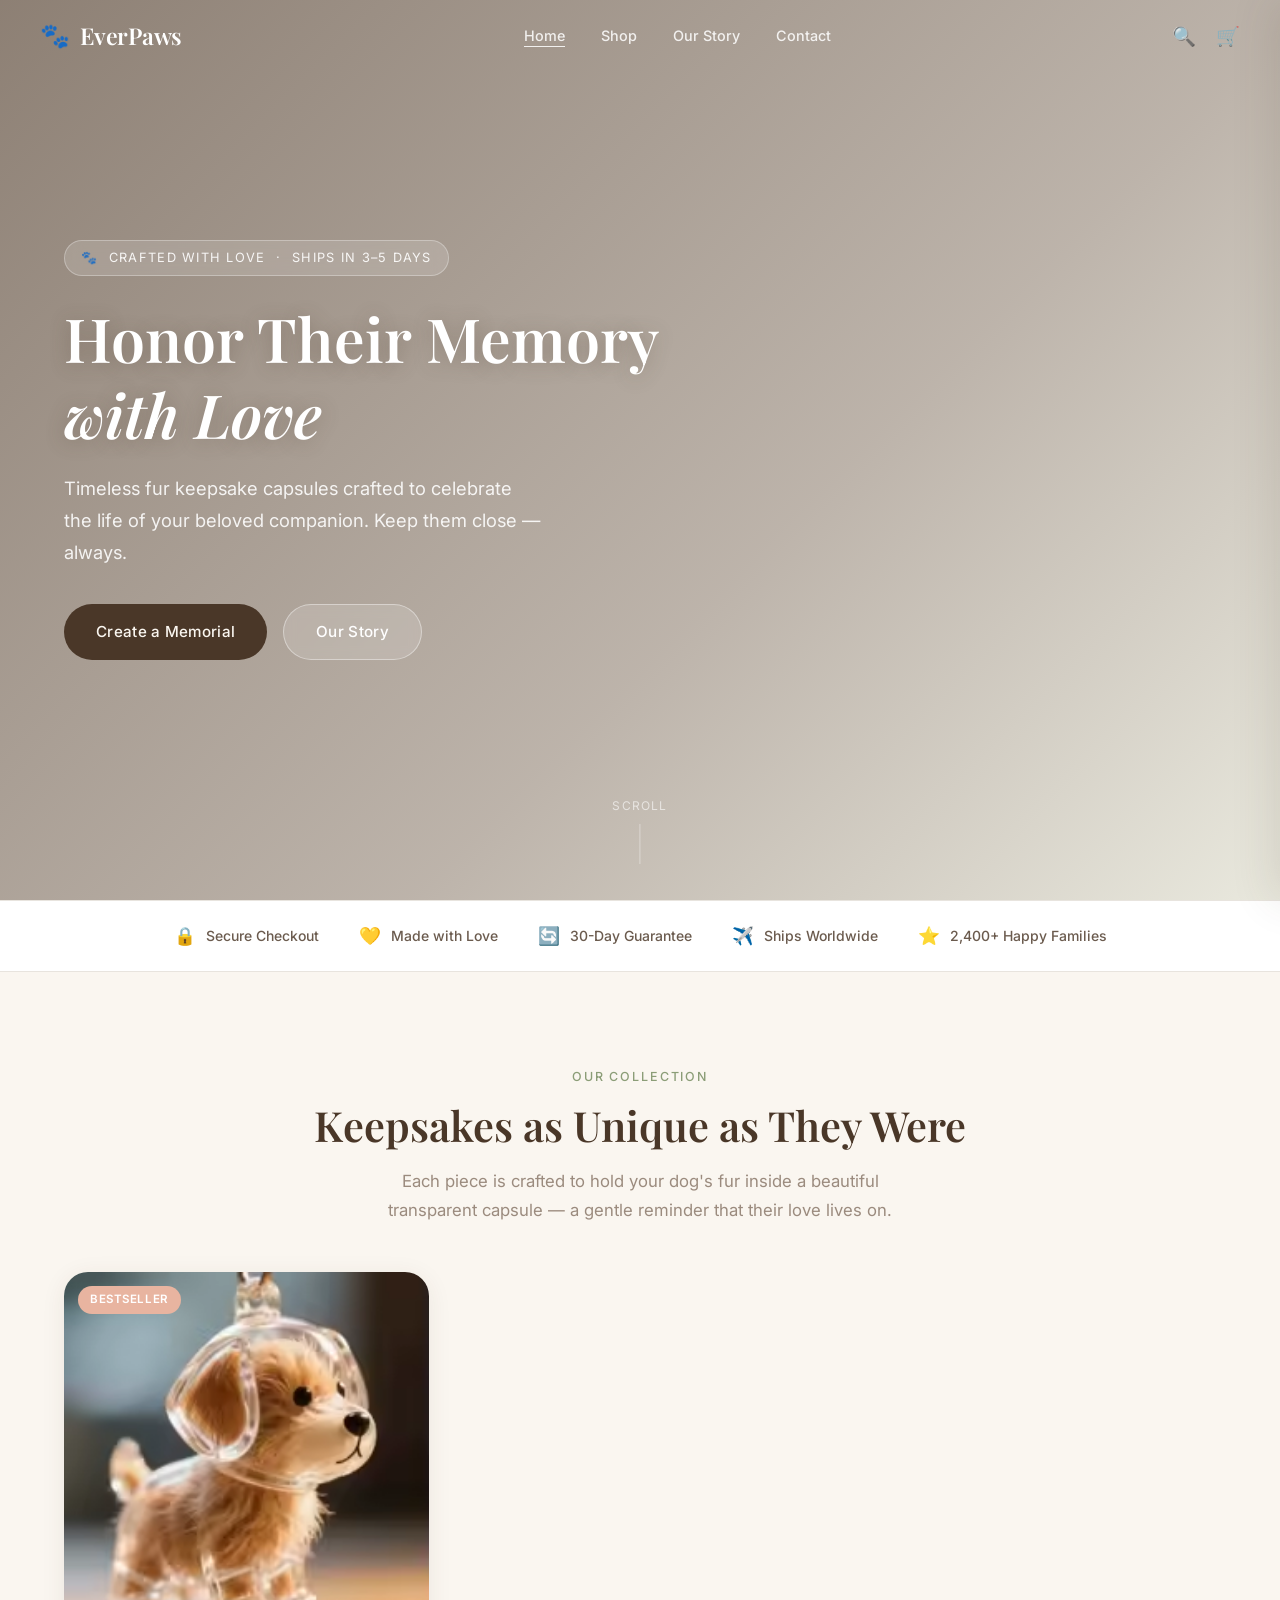
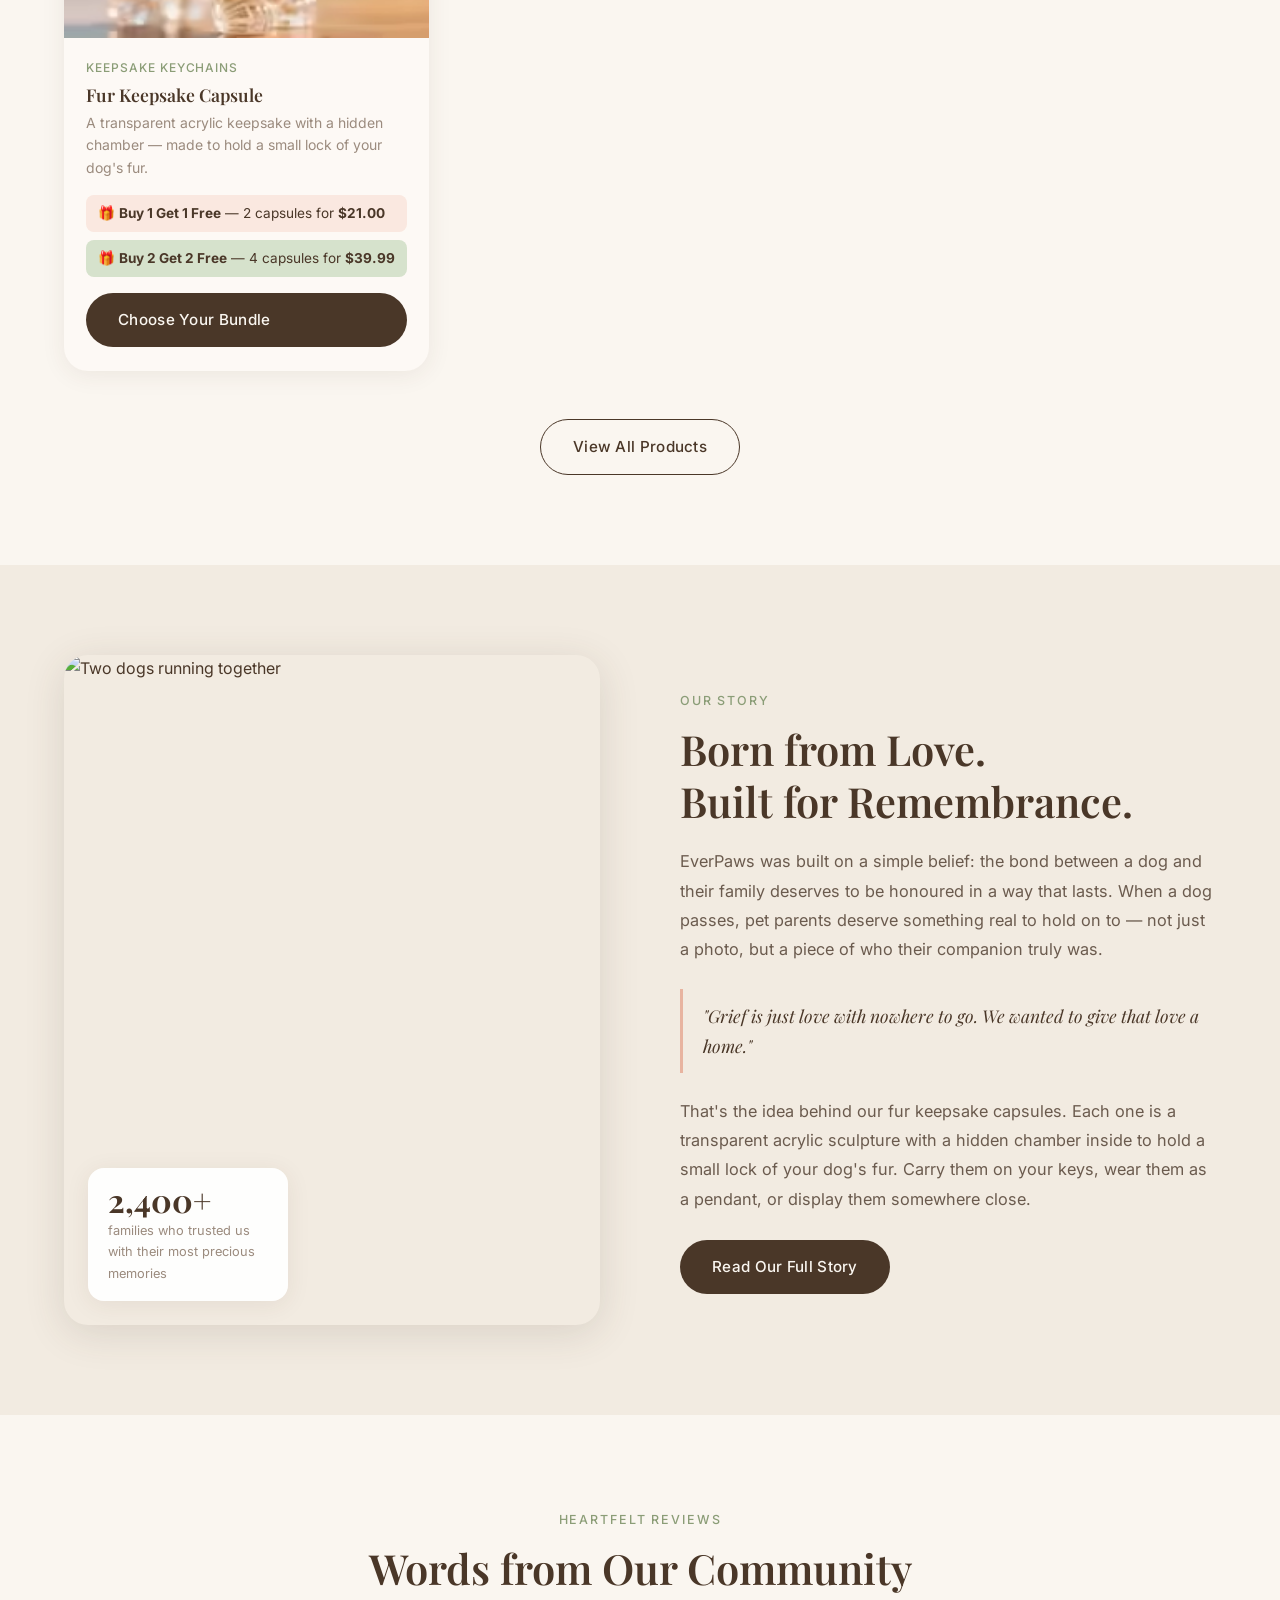
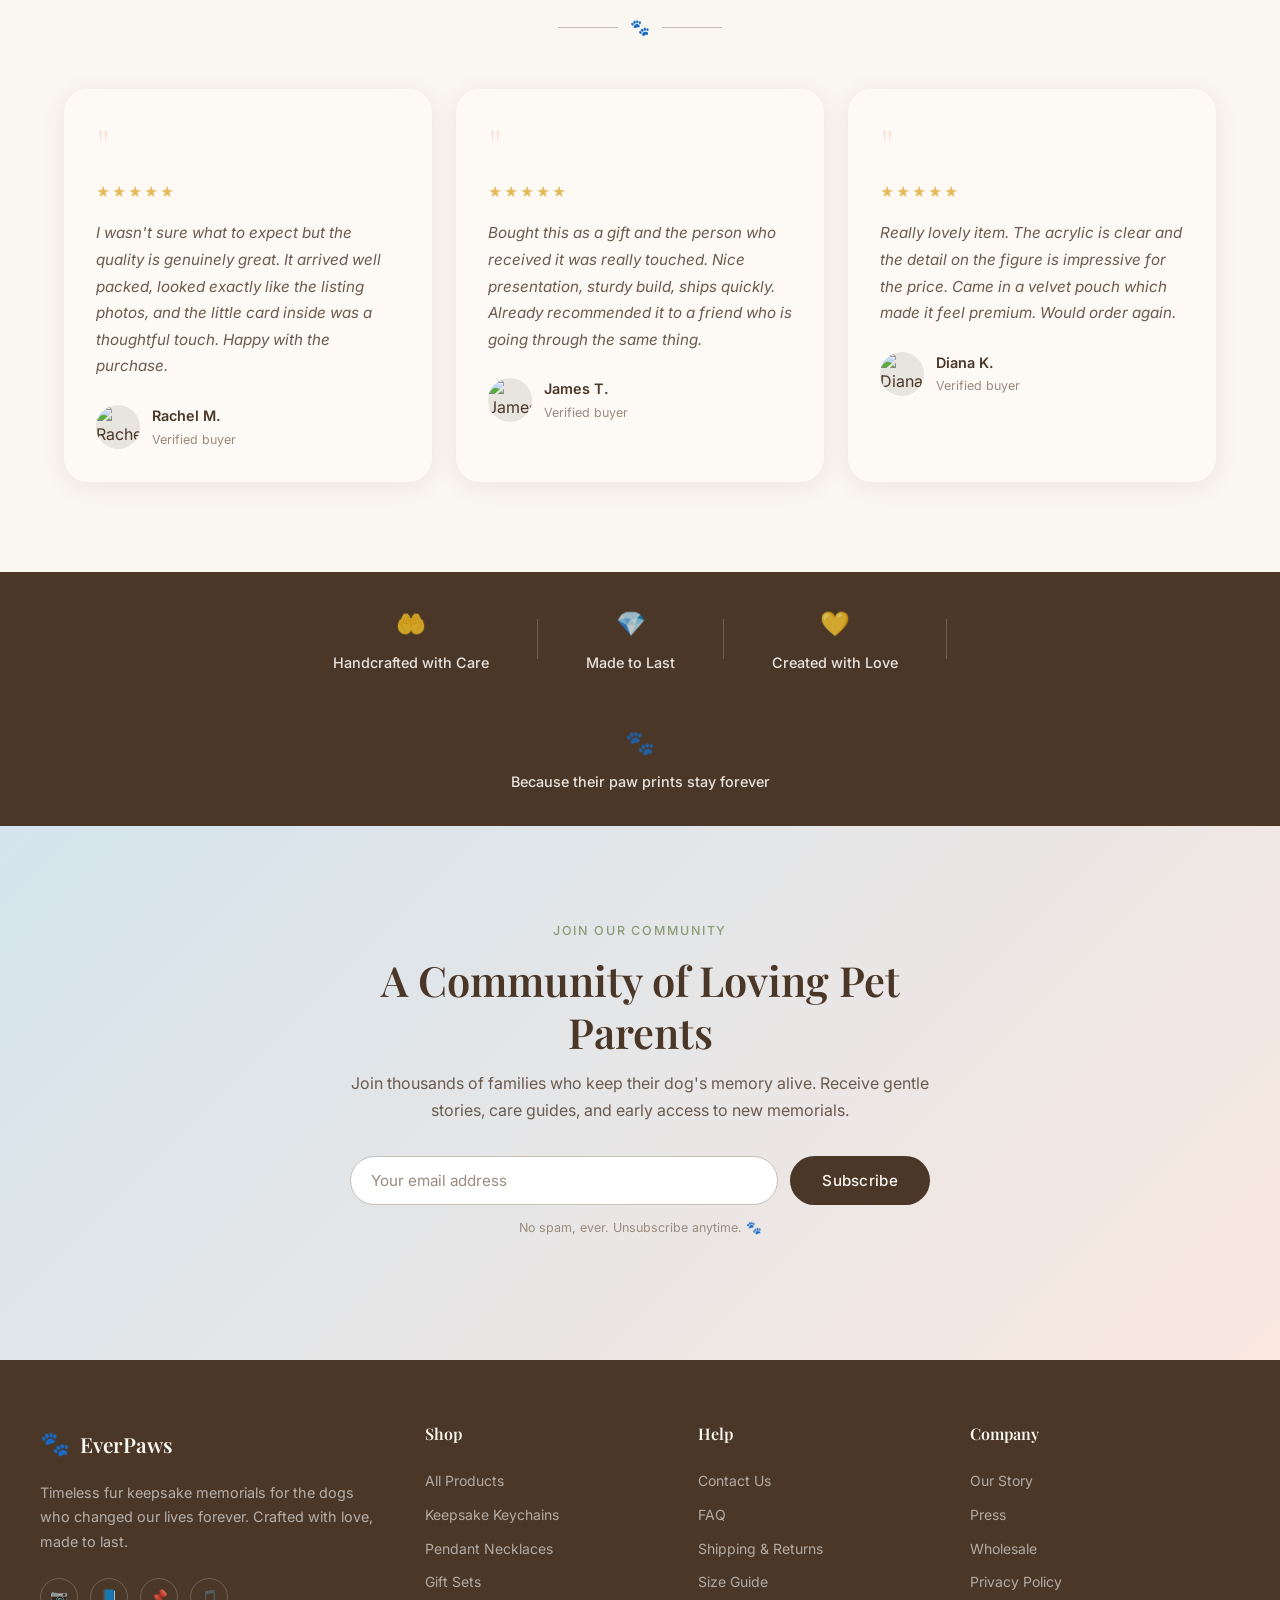
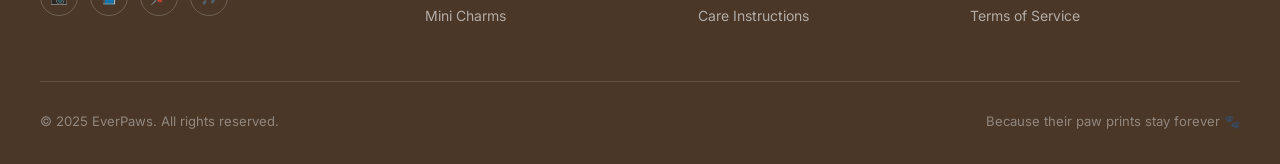
==== index.html @ 6fb8b591 "Initial commit" ====
<!DOCTYPE html>
<html lang="en">
<head>
  <meta charset="UTF-8">
  <meta name="viewport" content="width=device-width, initial-scale=1.0">
  <meta name="description" content="EverPaws — Handcrafted dog memorial keepsakes. Honor your beloved companion with a timeless fur keepsake capsule, crafted with love and care.">
  <title>EverPaws — Honor Their Memory with Love</title>
  <link rel="stylesheet" href="css/styles.css">
  <link rel="icon" href="data:image/svg+xml,<svg xmlns='http://www.w3.org/2000/svg' viewBox='0 0 100 100'><text y='.9em' font-size='90'>🐾</text></svg>">
  <style>
    /* Page-specific overrides */
    .hero-page .navbar { background: transparent; }
  </style>
</head>
<body class="hero-page">

  <!-- ── Navigation ── -->
  <nav class="navbar navbar-transparent" id="navbar">
    <div class="navbar-inner">
      <a href="index.html" class="logo">
        <span class="logo-icon">🐾</span>
        <span class="logo-text">EverPaws</span>
      </a>
      <ul class="nav-links">
        <li><a href="index.html"  class="nav-link">Home</a></li>
        <li><a href="shop.html"   class="nav-link">Shop</a></li>
        <li><a href="about.html"  class="nav-link">Our Story</a></li>
        <li><a href="contact.html" class="nav-link">Contact</a></li>
      </ul>
      <div class="nav-actions">
        <span class="nav-icon" title="Search">🔍</span>
        <span class="nav-icon cart-badge" data-cart title="Cart">
          🛒<span class="cart-count" style="display:none">0</span>
        </span>
        <div class="hamburger" id="hamburger">
          <span></span><span></span><span></span>
        </div>
      </div>
    </div>
  </nav>

  <!-- Mobile Nav -->
  <div class="mobile-overlay" id="mobileOverlay"></div>
  <nav class="mobile-nav" id="mobileNav">
    <a href="index.html"   class="nav-link">Home</a>
    <a href="shop.html"    class="nav-link">Shop</a>
    <a href="about.html"   class="nav-link">Our Story</a>
    <a href="contact.html" class="nav-link">Contact</a>
  </nav>

  <!-- ── Hero ── -->
  <section class="hero">
    <div class="hero-bg"></div>
    <div class="hero-content">
      <div class="hero-tag fade-in">🐾 &nbsp;Crafted with love &nbsp;·&nbsp; Ships in 3–5 days</div>
      <h1 class="fade-up delay-1">Honor Their Memory<br><em>with Love</em></h1>
      <p class="fade-up delay-2">Timeless fur keepsake capsules crafted to celebrate the life of your beloved companion. Keep them close — always.</p>
      <div class="hero-actions fade-up delay-3">
        <a href="shop.html" class="btn btn-primary">Create a Memorial</a>
        <a href="about.html" class="btn btn-ghost">Our Story</a>
      </div>
    </div>
    <div class="hero-scroll">
      <span>Scroll</span>
      <div class="scroll-line"></div>
    </div>
  </section>

  <!-- ── Trust Strip ── -->
  <div class="trust-strip">
    <div class="trust-strip-inner">
      <div class="trust-item"><span class="icon">🔒</span> Secure Checkout</div>
      <div class="trust-item"><span class="icon">💛</span> Made with Love</div>
      <div class="trust-item"><span class="icon">🔄</span> 30-Day Guarantee</div>
      <div class="trust-item"><span class="icon">✈️</span> Ships Worldwide</div>
      <div class="trust-item"><span class="icon">⭐</span> 2,400+ Happy Families</div>
    </div>
  </div>

  <!-- ── Featured Products ── -->
  <section class="section">
    <div class="container">
      <div class="text-center">
        <span class="section-tag fade-up">Our Collection</span>
        <h2 class="section-title fade-up delay-1">Keepsakes as Unique as They Were</h2>
        <p class="section-subtitle fade-up delay-2">Each piece is crafted to hold your dog's fur inside a beautiful transparent capsule — a gentle reminder that their love lives on.</p>
      </div>

      <div class="products-grid">

        <div class="product-card fade-up delay-1" style="max-width:440px;margin:0 auto">
          <div class="product-card-image">
            <img src="images/listing-1.avif" alt="Fur Keepsake Capsule" loading="lazy">
            <span class="product-badge">Bestseller</span>
          </div>
          <div class="product-card-body">
            <div class="product-category">Keepsake Keychains</div>
            <h3>Fur Keepsake Capsule</h3>
            <p>A transparent acrylic keepsake with a hidden chamber — made to hold a small lock of your dog's fur.</p>
            <div style="display:flex;flex-direction:column;gap:8px;margin:12px 0">
              <div style="font-size:0.85rem;background:var(--blush-pale);padding:7px 12px;border-radius:8px;color:var(--warm-text)">🎁 <strong>Buy 1 Get 1 Free</strong> — 2 capsules for <strong>$21.00</strong></div>
              <div style="font-size:0.85rem;background:var(--sage-pale);padding:7px 12px;border-radius:8px;color:var(--warm-text)">🎁 <strong>Buy 2 Get 2 Free</strong> — 4 capsules for <strong>$39.99</strong></div>
            </div>
            <div class="product-card-footer" style="margin-top:16px">
              <a href="product.html" class="btn btn-primary" style="width:100%;text-align:center">Choose Your Bundle</a>
            </div>
          </div>
        </div>

      </div>

      <div class="text-center" style="margin-top:48px">
        <a href="shop.html" class="btn btn-outline fade-up">View All Products</a>
      </div>
    </div>
  </section>

  <!-- ── Brand Story ── -->
  <section class="section brand-story">
    <div class="container">
      <div class="story-grid">
        <div class="story-image fade-in">
          <img src="https://images.unsplash.com/photo-1548199973-03cce0bbc87b?w=900&q=80" alt="Two dogs running together" loading="lazy">
          <div class="story-accent-box">
            <div class="number">2,400+</div>
            <p>families who trusted us with their most precious memories</p>
          </div>
        </div>
        <div class="story-content">
          <span class="section-tag fade-up">Our Story</span>
          <h2 class="fade-up delay-1">Born from Love.<br>Built for Remembrance.</h2>
          <p class="fade-up delay-2">EverPaws was built on a simple belief: the bond between a dog and their family deserves to be honoured in a way that lasts. When a dog passes, pet parents deserve something real to hold on to — not just a photo, but a piece of who their companion truly was.</p>
          <div class="story-quote fade-up delay-3">"Grief is just love with nowhere to go. We wanted to give that love a home."</div>
          <p class="fade-up delay-3">That's the idea behind our fur keepsake capsules. Each one is a transparent acrylic sculpture with a hidden chamber inside to hold a small lock of your dog's fur. Carry them on your keys, wear them as a pendant, or display them somewhere close.</p>
          <a href="about.html" class="btn btn-primary fade-up delay-4" style="margin-top:8px">Read Our Full Story</a>
        </div>
      </div>
    </div>
  </section>

  <!-- ── Testimonials ── -->
  <section class="section">
    <div class="container">
      <div class="text-center">
        <span class="section-tag fade-up">Heartfelt Reviews</span>
        <h2 class="section-title fade-up delay-1">Words from Our Community</h2>
        <div class="paw-divider fade-up delay-2"><span class="paw-icon">🐾</span></div>
      </div>

      <div class="testimonials-grid" style="margin-top:48px">

        <div class="testimonial-card fade-up delay-1">
          <div class="testimonial-quote-icon">"</div>
          <div class="stars">★★★★★</div>
          <p>I wasn't sure what to expect but the quality is genuinely great. It arrived well packed, looked exactly like the listing photos, and the little card inside was a thoughtful touch. Happy with the purchase.</p>
          <div class="testimonial-author">
            <div class="author-avatar">
              <img src="https://images.unsplash.com/photo-1580489944761-15a19d654956?w=100&q=80" alt="Rachel M." loading="lazy">
            </div>
            <div>
              <div class="author-name">Rachel M.</div>
              <div class="author-meta">Verified buyer</div>
            </div>
          </div>
        </div>

        <div class="testimonial-card fade-up delay-2">
          <div class="testimonial-quote-icon">"</div>
          <div class="stars">★★★★★</div>
          <p>Bought this as a gift and the person who received it was really touched. Nice presentation, sturdy build, ships quickly. Already recommended it to a friend who is going through the same thing.</p>
          <div class="testimonial-author">
            <div class="author-avatar">
              <img src="https://images.unsplash.com/photo-1607746882042-944635dfe10e?w=100&q=80" alt="James T." loading="lazy">
            </div>
            <div>
              <div class="author-name">James T.</div>
              <div class="author-meta">Verified buyer</div>
            </div>
          </div>
        </div>

        <div class="testimonial-card fade-up delay-3">
          <div class="testimonial-quote-icon">"</div>
          <div class="stars">★★★★★</div>
          <p>Really lovely item. The acrylic is clear and the detail on the figure is impressive for the price. Came in a velvet pouch which made it feel premium. Would order again.</p>
          <div class="testimonial-author">
            <div class="author-avatar">
              <img src="https://images.unsplash.com/photo-1544005313-94ddf0286df2?w=100&q=80" alt="Diana K." loading="lazy">
            </div>
            <div>
              <div class="author-name">Diana K.</div>
              <div class="author-meta">Verified buyer</div>
            </div>
          </div>
        </div>

      </div>
    </div>
  </section>

  <!-- ── Reassurance Banner ── -->
  <div class="reassurance-banner">
    <div class="reassurance-inner">
      <div class="reassurance-item">
        <span class="icon">🤲</span>
        <span>Handcrafted with Care</span>
      </div>
      <div class="reassurance-divider"></div>
      <div class="reassurance-item">
        <span class="icon">💎</span>
        <span>Made to Last</span>
      </div>
      <div class="reassurance-divider"></div>
      <div class="reassurance-item">
        <span class="icon">💛</span>
        <span>Created with Love</span>
      </div>
      <div class="reassurance-divider"></div>
      <div class="reassurance-item">
        <span class="icon">🐾</span>
        <span>Because their paw prints stay forever</span>
      </div>
    </div>
  </div>

  <!-- ── Newsletter ── -->
  <section class="section newsletter">
    <div class="newsletter-inner">
      <span class="section-tag fade-up">Join Our Community</span>
      <h2 class="fade-up delay-1">A Community of Loving Pet Parents</h2>
      <p class="fade-up delay-2">Join thousands of families who keep their dog's memory alive. Receive gentle stories, care guides, and early access to new memorials.</p>
      <form class="newsletter-form fade-up delay-3" onsubmit="return false">
        <input type="email" placeholder="Your email address" aria-label="Email address">
        <button type="submit" class="btn btn-primary">Subscribe</button>
      </form>
      <p style="font-size:0.78rem;color:var(--text-light);margin-top:12px" class="fade-up delay-4">No spam, ever. Unsubscribe anytime. 🐾</p>
    </div>
  </section>

  <!-- ── Footer ── -->
  <footer>
    <div class="footer-grid">
      <div class="footer-brand">
        <div class="logo"><span class="logo-icon">🐾</span><span class="logo-text">EverPaws</span></div>
        <p>Timeless fur keepsake memorials for the dogs who changed our lives forever. Crafted with love, made to last.</p>
        <div class="social-links">
          <a href="#" class="social-link" aria-label="Instagram">📷</a>
          <a href="#" class="social-link" aria-label="Facebook">📘</a>
          <a href="#" class="social-link" aria-label="Pinterest">📌</a>
          <a href="#" class="social-link" aria-label="TikTok">🎵</a>
        </div>
      </div>
      <div class="footer-col">
        <h4>Shop</h4>
        <a href="shop.html">All Products</a>
        <a href="shop.html">Keepsake Keychains</a>
        <a href="shop.html">Pendant Necklaces</a>
        <a href="shop.html">Gift Sets</a>
        <a href="shop.html">Mini Charms</a>
      </div>
      <div class="footer-col">
        <h4>Help</h4>
        <a href="contact.html">Contact Us</a>
        <a href="contact.html#faq">FAQ</a>
        <a href="contact.html#shipping">Shipping & Returns</a>
        <a href="#">Size Guide</a>
        <a href="#">Care Instructions</a>
      </div>
      <div class="footer-col">
        <h4>Company</h4>
        <a href="about.html">Our Story</a>
        <a href="#">Press</a>
        <a href="#">Wholesale</a>
        <a href="#">Privacy Policy</a>
        <a href="#">Terms of Service</a>
      </div>
    </div>
    <div class="footer-bottom">
      <span>© 2025 EverPaws. All rights reserved.</span>
      <span>Because their paw prints stay forever 🐾</span>
    </div>
  </footer>

  <!-- ── Quick View Modal ── -->
  <div class="modal-overlay" id="modalOverlay">
    <div class="modal-wrap">
      <button class="modal-close" onclick="closeModal()">✕</button>
      <div class="modal">
        <div class="modal-inner">
          <div class="modal-image">
            <img src="" alt="Product">
          </div>
          <div class="modal-body"></div>
        </div>
      </div>
    </div>
  </div>

  <!-- ── Cart Sidebar ── -->
  <div class="cart-sidebar" id="cartSidebar">
    <div class="cart-sidebar-header">
      <h3>Your Cart 🐾</h3>
      <button class="cart-close" onclick="closeCart()">✕</button>
    </div>
    <div class="cart-body"></div>
    <div class="cart-footer">
      <div class="cart-total">
        <span>Total</span>
        <span class="cart-total-amount">$0.00</span>
      </div>
      <a href="#" class="btn btn-primary btn-full">Proceed to Checkout 🔒</a>
      <p style="font-size:0.75rem;color:var(--text-light);text-align:center;margin-top:10px">Free shipping on orders over $60 · Secure checkout</p>
    </div>
  </div>

  <script src="js/shopify.js"></script>
  <script src="js/main.js"></script>
</body>
</html>
---- css/styles.css ----
/* =============================================
   EverPaws — Stylesheet
   ============================================= */

@import url('https://fonts.googleapis.com/css2?family=Playfair+Display:ital,wght@0,400;0,500;0,600;0,700;1,400;1,500&family=Inter:wght@300;400;500;600&display=swap');

/* === CSS Variables === */
:root {
  --cream:        #FAF6F0;
  --cream-dark:   #F2EBE1;
  --cream-card:   #FDF9F5;
  --sage:         #8B9D77;
  --sage-light:   #A8BB96;
  --sage-pale:    #D6E2CC;
  --dusty-blue:   #7B9BAE;
  --dusty-blue-light: #9BB5C6;
  --dusty-blue-pale:  #D4E4ED;
  --blush:        #E8B4A0;
  --blush-light:  #F2CAB8;
  --blush-pale:   #FAE8E0;
  --gray-light:   #E8E4DE;
  --gray-mid:     #C5BFB8;
  --warm-text:    #4A3728;
  --text-mid:     #6B5B4E;
  --text-light:   #9B8B7E;
  --white:        #FFFFFF;
  --shadow-soft:  0 4px 24px rgba(74, 55, 40, 0.08);
  --shadow-hover: 0 8px 40px rgba(74, 55, 40, 0.14);
  --radius-sm:    8px;
  --radius-md:    16px;
  --radius-lg:    24px;
  --radius-xl:    40px;
  --transition:   all 0.3s cubic-bezier(0.4, 0, 0.2, 1);
}

/* === Reset & Base === */
*, *::before, *::after { box-sizing: border-box; margin: 0; padding: 0; }

html { scroll-behavior: smooth; font-size: 16px; }

body {
  font-family: 'Inter', sans-serif;
  background-color: var(--cream);
  color: var(--warm-text);
  line-height: 1.7;
  overflow-x: hidden;
}

img { max-width: 100%; height: auto; display: block; }
a  { text-decoration: none; color: inherit; }
ul { list-style: none; }
button { cursor: pointer; border: none; background: none; font-family: inherit; }
input, textarea, select { font-family: inherit; }

/* === Typography === */
h1, h2, h3, h4, h5 {
  font-family: 'Playfair Display', serif;
  font-weight: 600;
  line-height: 1.25;
  color: var(--warm-text);
}
h1 { font-size: clamp(2.2rem, 5vw, 3.8rem); }
h2 { font-size: clamp(1.7rem, 3.5vw, 2.6rem); }
h3 { font-size: clamp(1.2rem, 2.5vw, 1.6rem); }
h4 { font-size: 1.15rem; }

p { color: var(--text-mid); }

.serif { font-family: 'Playfair Display', serif; }
.italic { font-style: italic; }

/* === Utility === */
.container { max-width: 1200px; margin: 0 auto; padding: 0 24px; }
.container-sm { max-width: 820px; margin: 0 auto; padding: 0 24px; }
.text-center { text-align: center; }
.section { padding: 90px 0; }
.section-sm { padding: 60px 0; }

.section-tag {
  display: inline-block;
  font-size: 0.78rem;
  font-weight: 500;
  letter-spacing: 0.15em;
  text-transform: uppercase;
  color: var(--sage);
  margin-bottom: 12px;
}

.section-title { margin-bottom: 16px; }
.section-subtitle {
  font-size: 1.05rem;
  color: var(--text-light);
  max-width: 560px;
  margin: 0 auto 48px;
}

/* === Paw Divider === */
.paw-divider {
  display: flex;
  align-items: center;
  gap: 12px;
  justify-content: center;
  margin: 20px auto 0;
}
.paw-divider::before, .paw-divider::after {
  content: '';
  height: 1px;
  width: 60px;
  background: var(--gray-mid);
}
.paw-icon { color: var(--blush); font-size: 1rem; }

/* === Buttons === */
.btn {
  display: inline-flex;
  align-items: center;
  gap: 8px;
  padding: 14px 32px;
  border-radius: var(--radius-xl);
  font-size: 0.95rem;
  font-weight: 500;
  transition: var(--transition);
  letter-spacing: 0.02em;
}

.btn-primary {
  background: var(--warm-text);
  color: var(--cream);
}
.btn-primary:hover {
  background: #3A2A1C;
  transform: translateY(-2px);
  box-shadow: var(--shadow-hover);
}

.btn-sage {
  background: var(--sage);
  color: var(--white);
}
.btn-sage:hover {
  background: #7A8C67;
  transform: translateY(-2px);
  box-shadow: var(--shadow-hover);
}

.btn-outline {
  background: transparent;
  color: var(--warm-text);
  border: 1.5px solid var(--warm-text);
}
.btn-outline:hover {
  background: var(--warm-text);
  color: var(--cream);
  transform: translateY(-2px);
}

.btn-ghost {
  background: rgba(255,255,255,0.15);
  color: var(--white);
  border: 1.5px solid rgba(255,255,255,0.4);
  backdrop-filter: blur(6px);
}
.btn-ghost:hover {
  background: rgba(255,255,255,0.28);
  transform: translateY(-2px);
}

.btn-sm { padding: 10px 22px; font-size: 0.875rem; }
.btn-full { width: 100%; justify-content: center; }

/* === Navigation === */
.navbar {
  position: fixed;
  top: 0; left: 0; right: 0;
  z-index: 1000;
  padding: 0 24px;
  transition: var(--transition);
}

.navbar-inner {
  max-width: 1200px;
  margin: 0 auto;
  display: flex;
  align-items: center;
  justify-content: space-between;
  height: 72px;
}

.navbar.scrolled {
  background: rgba(250, 246, 240, 0.95);
  backdrop-filter: blur(12px);
  box-shadow: 0 2px 20px rgba(74, 55, 40, 0.08);
}

.navbar.scrolled .logo-text,
.navbar.scrolled .nav-link,
.navbar.scrolled .nav-icon { color: var(--warm-text); }

.navbar-transparent .logo-text,
.navbar-transparent .nav-link,
.navbar-transparent .nav-icon { color: var(--white); }

.logo {
  display: flex;
  align-items: center;
  gap: 10px;
}
.logo-icon { font-size: 1.5rem; }
.logo-text {
  font-family: 'Playfair Display', serif;
  font-size: 1.45rem;
  font-weight: 600;
  letter-spacing: -0.01em;
}

.nav-links {
  display: flex;
  align-items: center;
  gap: 36px;
}
.nav-link {
  font-size: 0.9rem;
  font-weight: 500;
  opacity: 0.85;
  transition: var(--transition);
  position: relative;
}
.nav-link::after {
  content: '';
  position: absolute;
  bottom: -3px; left: 0;
  width: 0; height: 1.5px;
  background: currentColor;
  transition: var(--transition);
}
.nav-link:hover { opacity: 1; }
.nav-link:hover::after { width: 100%; }
.nav-link.active::after { width: 100%; }

.nav-actions {
  display: flex;
  align-items: center;
  gap: 20px;
}
.nav-icon {
  font-size: 1.2rem;
  opacity: 0.8;
  transition: var(--transition);
  cursor: pointer;
}
.nav-icon:hover { opacity: 1; transform: scale(1.1); }

.cart-badge {
  position: relative;
}
.cart-count {
  position: absolute;
  top: -6px; right: -8px;
  background: var(--blush);
  color: var(--white);
  font-size: 0.65rem;
  font-weight: 600;
  width: 18px; height: 18px;
  border-radius: 50%;
  display: flex;
  align-items: center;
  justify-content: center;
}

.hamburger {
  display: none;
  flex-direction: column;
  gap: 5px;
  cursor: pointer;
}
.hamburger span {
  display: block;
  width: 24px; height: 2px;
  background: currentColor;
  border-radius: 2px;
  transition: var(--transition);
}

/* Mobile Nav */
.mobile-nav {
  position: fixed;
  top: 0; right: -100%;
  width: min(320px, 100vw);
  height: 100vh;
  background: var(--cream);
  z-index: 999;
  padding: 90px 32px 40px;
  display: flex;
  flex-direction: column;
  gap: 4px;
  transition: right 0.35s cubic-bezier(0.4, 0, 0.2, 1);
  box-shadow: -8px 0 40px rgba(74, 55, 40, 0.12);
}
.mobile-nav.open { right: 0; }
.mobile-nav .nav-link {
  color: var(--warm-text);
  font-size: 1.1rem;
  padding: 12px 0;
  border-bottom: 1px solid var(--gray-light);
  opacity: 1;
}
.mobile-overlay {
  position: fixed;
  inset: 0;
  background: rgba(74, 55, 40, 0.3);
  z-index: 998;
  opacity: 0;
  pointer-events: none;
  transition: opacity 0.35s;
}
.mobile-overlay.open { opacity: 1; pointer-events: all; }

/* === Hero === */
.hero {
  position: relative;
  min-height: 100vh;
  display: flex;
  align-items: center;
  overflow: hidden;
}
.hero-bg {
  position: absolute;
  inset: 0;
  background-image: url('https://images.unsplash.com/photo-1587300003388-59208cc962cb?w=1800&q=80');
  background-size: cover;
  background-position: center 30%;
  z-index: 0;
}
.hero-bg::after {
  content: '';
  position: absolute;
  inset: 0;
  background: linear-gradient(
    135deg,
    rgba(74, 55, 40, 0.62) 0%,
    rgba(74, 55, 40, 0.35) 60%,
    rgba(139, 157, 119, 0.15) 100%
  );
}
.hero-content {
  position: relative;
  z-index: 1;
  max-width: 660px;
  padding: 0 24px;
  margin-left: max(24px, calc((100vw - 1200px) / 2));
}
.hero-tag {
  display: inline-flex;
  align-items: center;
  gap: 8px;
  background: rgba(255,255,255,0.15);
  backdrop-filter: blur(8px);
  border: 1px solid rgba(255,255,255,0.3);
  color: rgba(255,255,255,0.9);
  padding: 6px 16px;
  border-radius: var(--radius-xl);
  font-size: 0.8rem;
  letter-spacing: 0.1em;
  text-transform: uppercase;
  margin-bottom: 24px;
}
.hero h1 {
  color: var(--white);
  text-shadow: 0 2px 20px rgba(74,55,40,0.3);
  margin-bottom: 20px;
}
.hero p {
  color: rgba(255,255,255,0.88);
  font-size: 1.15rem;
  line-height: 1.75;
  margin-bottom: 36px;
  max-width: 480px;
}
.hero-actions {
  display: flex;
  gap: 16px;
  flex-wrap: wrap;
}
.hero-scroll {
  position: absolute;
  bottom: 36px;
  left: 50%;
  transform: translateX(-50%);
  z-index: 1;
  display: flex;
  flex-direction: column;
  align-items: center;
  gap: 8px;
  color: rgba(255,255,255,0.6);
  font-size: 0.75rem;
  letter-spacing: 0.1em;
  text-transform: uppercase;
}
.scroll-line {
  width: 1px;
  height: 40px;
  background: rgba(255,255,255,0.4);
  animation: scrollPulse 2s ease-in-out infinite;
}
@keyframes scrollPulse {
  0%, 100% { opacity: 0.4; transform: scaleY(1); }
  50% { opacity: 1; transform: scaleY(1.15); }
}

/* === Trust Strip === */
.trust-strip {
  background: var(--white);
  border-top: 1px solid var(--gray-light);
  border-bottom: 1px solid var(--gray-light);
  padding: 20px 24px;
}
.trust-strip-inner {
  max-width: 1200px;
  margin: 0 auto;
  display: flex;
  justify-content: center;
  align-items: center;
  gap: 40px;
  flex-wrap: wrap;
}
.trust-item {
  display: flex;
  align-items: center;
  gap: 10px;
  color: var(--text-mid);
  font-size: 0.875rem;
  font-weight: 500;
}
.trust-item .icon { color: var(--sage); font-size: 1.1rem; }

/* === Featured Products === */
.products-grid {
  display: grid;
  grid-template-columns: repeat(auto-fill, minmax(280px, 1fr));
  gap: 28px;
}

.product-card {
  background: var(--cream-card);
  border-radius: var(--radius-lg);
  overflow: hidden;
  box-shadow: var(--shadow-soft);
  transition: var(--transition);
  position: relative;
}
.product-card:hover {
  transform: translateY(-6px);
  box-shadow: var(--shadow-hover);
}
.product-card-image {
  position: relative;
  overflow: hidden;
  aspect-ratio: 1 / 1;
  background: var(--cream-dark);
}
.product-card-image img {
  width: 100%;
  height: 100%;
  object-fit: cover;
  transition: transform 0.6s cubic-bezier(0.4, 0, 0.2, 1);
}
.product-card:hover .product-card-image img { transform: scale(1.06); }
.product-badge {
  position: absolute;
  top: 14px; left: 14px;
  background: var(--blush);
  color: var(--white);
  font-size: 0.72rem;
  font-weight: 600;
  letter-spacing: 0.05em;
  text-transform: uppercase;
  padding: 4px 12px;
  border-radius: 20px;
}
.product-badge.sage { background: var(--sage); }
.product-badge.blue { background: var(--dusty-blue); }

.quick-view-btn {
  position: absolute;
  bottom: 14px;
  left: 50%;
  transform: translateX(-50%) translateY(8px);
  opacity: 0;
  background: rgba(255,255,255,0.95);
  color: var(--warm-text);
  font-size: 0.8rem;
  font-weight: 600;
  padding: 8px 20px;
  border-radius: 20px;
  box-shadow: 0 4px 16px rgba(74,55,40,0.15);
  transition: var(--transition);
  white-space: nowrap;
  cursor: pointer;
}
.product-card:hover .quick-view-btn {
  opacity: 1;
  transform: translateX(-50%) translateY(0);
}

.product-card-body { padding: 20px 22px 24px; }
.product-category {
  font-size: 0.75rem;
  font-weight: 500;
  color: var(--sage);
  letter-spacing: 0.08em;
  text-transform: uppercase;
  margin-bottom: 6px;
}
.product-card-body h3 {
  font-size: 1.1rem;
  margin-bottom: 6px;
}
.product-card-body p {
  font-size: 0.875rem;
  color: var(--text-light);
  margin-bottom: 16px;
  line-height: 1.6;
}
.product-card-footer {
  display: flex;
  align-items: center;
  justify-content: space-between;
}
.product-price {
  font-family: 'Playfair Display', serif;
  font-size: 1.2rem;
  font-weight: 600;
  color: var(--warm-text);
}
.product-price span {
  font-size: 0.8rem;
  font-weight: 400;
  color: var(--text-light);
  font-family: 'Inter', sans-serif;
}
.wishlist-btn {
  width: 36px; height: 36px;
  border-radius: 50%;
  border: 1.5px solid var(--gray-light);
  display: flex;
  align-items: center;
  justify-content: center;
  color: var(--text-light);
  transition: var(--transition);
  font-size: 0.9rem;
}
.wishlist-btn:hover { border-color: var(--blush); color: var(--blush); background: var(--blush-pale); }

/* === Brand Story === */
.brand-story {
  background: var(--cream-dark);
}
.story-grid {
  display: grid;
  grid-template-columns: 1fr 1fr;
  gap: 80px;
  align-items: center;
}
.story-image {
  position: relative;
  border-radius: var(--radius-lg);
  overflow: hidden;
  aspect-ratio: 4/5;
  box-shadow: var(--shadow-hover);
}
.story-image img {
  width: 100%; height: 100%;
  object-fit: cover;
}
.story-image-accent {
  position: absolute;
  bottom: -20px; right: -20px;
  width: 140px; height: 140px;
  background: var(--blush-pale);
  border-radius: 50%;
  z-index: -1;
}
.story-accent-box {
  position: absolute;
  bottom: 24px; left: 24px;
  background: rgba(255,255,255,0.92);
  backdrop-filter: blur(8px);
  border-radius: var(--radius-md);
  padding: 16px 20px;
  box-shadow: var(--shadow-soft);
  max-width: 200px;
}
.story-accent-box .number {
  font-family: 'Playfair Display', serif;
  font-size: 2rem;
  font-weight: 700;
  color: var(--warm-text);
  line-height: 1;
}
.story-accent-box p {
  font-size: 0.8rem;
  color: var(--text-light);
  margin-top: 4px;
}

.story-content .section-tag { margin-bottom: 12px; }
.story-content h2 { margin-bottom: 20px; }
.story-content p { margin-bottom: 18px; font-size: 1.02rem; line-height: 1.8; }
.story-quote {
  border-left: 3px solid var(--blush);
  padding: 12px 0 12px 20px;
  margin: 24px 0;
  font-family: 'Playfair Display', serif;
  font-style: italic;
  font-size: 1.1rem;
  color: var(--warm-text);
}

/* === Testimonials === */
.testimonials-grid {
  display: grid;
  grid-template-columns: repeat(3, 1fr);
  gap: 24px;
}
.testimonial-card {
  background: var(--cream-card);
  border-radius: var(--radius-lg);
  padding: 32px;
  box-shadow: var(--shadow-soft);
  position: relative;
  transition: var(--transition);
}
.testimonial-card:hover { transform: translateY(-4px); box-shadow: var(--shadow-hover); }
.testimonial-quote-icon {
  font-size: 3rem;
  color: var(--blush-pale);
  font-family: 'Playfair Display', serif;
  line-height: 1;
  margin-bottom: 12px;
}
.stars {
  color: #E8B95A;
  font-size: 0.85rem;
  letter-spacing: 2px;
  margin-bottom: 16px;
}
.testimonial-card p {
  font-size: 0.95rem;
  line-height: 1.75;
  font-style: italic;
  margin-bottom: 24px;
}
.testimonial-author {
  display: flex;
  align-items: center;
  gap: 12px;
}
.author-avatar {
  width: 44px; height: 44px;
  border-radius: 50%;
  overflow: hidden;
  flex-shrink: 0;
  background: var(--gray-light);
}
.author-avatar img {
  width: 100%; height: 100%;
  object-fit: cover;
}
.author-name {
  font-weight: 600;
  font-size: 0.9rem;
  color: var(--warm-text);
}
.author-meta {
  font-size: 0.78rem;
  color: var(--text-light);
}

/* === Reassurance Banner === */
.reassurance-banner {
  background: var(--warm-text);
  color: var(--cream);
  padding: 32px 24px;
  text-align: center;
}
.reassurance-inner {
  max-width: 900px;
  margin: 0 auto;
  display: flex;
  justify-content: center;
  align-items: center;
  gap: 48px;
  flex-wrap: wrap;
}
.reassurance-item {
  display: flex;
  flex-direction: column;
  align-items: center;
  gap: 6px;
}
.reassurance-item .icon { font-size: 1.5rem; opacity: 0.75; }
.reassurance-item span {
  font-size: 0.9rem;
  font-weight: 500;
  opacity: 0.9;
}
.reassurance-divider { width: 1px; height: 40px; background: rgba(255,255,255,0.2); }

/* === Newsletter === */
.newsletter {
  background: linear-gradient(135deg, var(--dusty-blue-pale) 0%, var(--blush-pale) 100%);
}
.newsletter-inner {
  max-width: 580px;
  margin: 0 auto;
  text-align: center;
}
.newsletter-inner h2 { margin-bottom: 12px; }
.newsletter-inner p { margin-bottom: 32px; }
.newsletter-form {
  display: flex;
  gap: 12px;
}
.newsletter-form input {
  flex: 1;
  padding: 14px 20px;
  border: 1.5px solid var(--gray-mid);
  border-radius: var(--radius-xl);
  background: var(--white);
  font-size: 0.95rem;
  outline: none;
  transition: var(--transition);
  color: var(--warm-text);
}
.newsletter-form input::placeholder { color: var(--text-light); }
.newsletter-form input:focus { border-color: var(--dusty-blue); }

/* === Footer === */
footer {
  background: var(--warm-text);
  color: var(--cream);
  padding: 64px 24px 32px;
}
.footer-grid {
  max-width: 1200px;
  margin: 0 auto;
  display: grid;
  grid-template-columns: 1.5fr 1fr 1fr 1.2fr;
  gap: 48px;
  padding-bottom: 48px;
  border-bottom: 1px solid rgba(255,255,255,0.12);
}
.footer-brand .logo-text { color: var(--cream); font-size: 1.3rem; }
.footer-brand p {
  color: rgba(255,255,255,0.6);
  font-size: 0.9rem;
  margin: 16px 0 24px;
  line-height: 1.7;
}
.social-links { display: flex; gap: 12px; }
.social-link {
  width: 38px; height: 38px;
  border-radius: 50%;
  border: 1px solid rgba(255,255,255,0.2);
  display: flex;
  align-items: center;
  justify-content: center;
  color: rgba(255,255,255,0.7);
  font-size: 0.9rem;
  transition: var(--transition);
}
.social-link:hover {
  border-color: var(--blush-light);
  color: var(--blush-light);
  background: rgba(232,180,160,0.1);
}
.footer-col h4 {
  color: var(--cream);
  font-family: 'Playfair Display', serif;
  font-size: 1rem;
  font-weight: 600;
  margin-bottom: 20px;
}
.footer-col a {
  display: block;
  color: rgba(255,255,255,0.58);
  font-size: 0.875rem;
  padding: 5px 0;
  transition: var(--transition);
}
.footer-col a:hover { color: var(--blush-light); padding-left: 6px; }
.footer-bottom {
  max-width: 1200px;
  margin: 28px auto 0;
  display: flex;
  justify-content: space-between;
  align-items: center;
  flex-wrap: wrap;
  gap: 12px;
  font-size: 0.82rem;
  color: rgba(255,255,255,0.4);
}
.footer-bottom a { color: rgba(255,255,255,0.55); transition: var(--transition); }
.footer-bottom a:hover { color: var(--blush-light); }

/* === Shop Page === */
.page-header {
  padding: 130px 0 60px;
  text-align: center;
  background: var(--cream-dark);
}
.page-header h1 { margin-bottom: 12px; }
.page-header p { max-width: 500px; margin: 0 auto; }

.breadcrumb {
  display: flex;
  justify-content: center;
  gap: 8px;
  font-size: 0.82rem;
  color: var(--text-light);
  margin-top: 16px;
}
.breadcrumb a:hover { color: var(--sage); }
.breadcrumb span { color: var(--text-light); }

.shop-layout {
  display: grid;
  grid-template-columns: 240px 1fr;
  gap: 40px;
  padding: 48px 0 90px;
}

.filter-sidebar { position: sticky; top: 90px; height: fit-content; }
.filter-group { margin-bottom: 32px; }
.filter-group h4 {
  font-size: 0.85rem;
  font-weight: 600;
  letter-spacing: 0.08em;
  text-transform: uppercase;
  margin-bottom: 14px;
  color: var(--warm-text);
}
.filter-option {
  display: flex;
  align-items: center;
  gap: 10px;
  padding: 7px 0;
  cursor: pointer;
  font-size: 0.9rem;
  color: var(--text-mid);
  transition: var(--transition);
}
.filter-option:hover { color: var(--warm-text); }
.filter-check {
  width: 18px; height: 18px;
  border: 1.5px solid var(--gray-mid);
  border-radius: 4px;
  display: flex;
  align-items: center;
  justify-content: center;
  transition: var(--transition);
  flex-shrink: 0;
}
.filter-option.active .filter-check,
.filter-option:hover .filter-check {
  border-color: var(--sage);
  background: var(--sage-pale);
}
.filter-option.active .filter-check::after {
  content: '✓';
  font-size: 0.7rem;
  color: var(--sage);
  font-weight: 700;
}

.price-range { margin-top: 8px; }
.range-slider {
  width: 100%;
  accent-color: var(--sage);
  cursor: pointer;
}
.price-labels {
  display: flex;
  justify-content: space-between;
  font-size: 0.82rem;
  color: var(--text-light);
  margin-top: 6px;
}
.filter-divider { height: 1px; background: var(--gray-light); margin-bottom: 28px; }

.shop-header {
  display: flex;
  align-items: center;
  justify-content: space-between;
  margin-bottom: 28px;
}
.results-count { font-size: 0.875rem; color: var(--text-light); }
.sort-select {
  padding: 9px 16px;
  border: 1.5px solid var(--gray-light);
  border-radius: var(--radius-sm);
  background: var(--white);
  color: var(--warm-text);
  font-size: 0.875rem;
  outline: none;
  cursor: pointer;
}
.sort-select:focus { border-color: var(--sage); }

/* === Product Page === */
.product-page { padding: 100px 0 80px; }
.product-layout {
  display: grid;
  grid-template-columns: 1fr 1fr;
  gap: 64px;
  align-items: start;
}

.product-gallery { position: sticky; top: 90px; }
.main-image {
  border-radius: var(--radius-lg);
  overflow: hidden;
  aspect-ratio: 1;
  background: var(--cream-dark);
  margin-bottom: 14px;
}
.main-image img { width: 100%; height: 100%; object-fit: cover; }
.thumbnail-strip { display: flex; gap: 10px; }
.thumbnail {
  width: 72px; height: 72px;
  border-radius: var(--radius-sm);
  overflow: hidden;
  cursor: pointer;
  border: 2px solid transparent;
  transition: var(--transition);
  flex-shrink: 0;
}
.thumbnail.active { border-color: var(--warm-text); }
.thumbnail img { width: 100%; height: 100%; object-fit: cover; }

.product-details { padding-top: 8px; }
.product-details .product-category { font-size: 0.8rem; margin-bottom: 8px; }
.product-details h1 { font-size: clamp(1.6rem, 3vw, 2.2rem); margin-bottom: 12px; }
.product-rating {
  display: flex;
  align-items: center;
  gap: 10px;
  margin-bottom: 20px;
}
.product-rating .stars { font-size: 0.9rem; }
.product-rating span { font-size: 0.875rem; color: var(--text-light); }
.product-price-large {
  font-family: 'Playfair Display', serif;
  font-size: 2rem;
  font-weight: 600;
  color: var(--warm-text);
  margin-bottom: 8px;
}
.shipping-note {
  font-size: 0.85rem;
  color: var(--sage);
  display: flex;
  align-items: center;
  gap: 6px;
  margin-bottom: 28px;
}

.customization-form { background: var(--cream-dark); border-radius: var(--radius-lg); padding: 28px; margin-bottom: 28px; }
.customization-form h4 { margin-bottom: 20px; font-size: 1rem; }
.form-field { margin-bottom: 16px; }
.form-field label {
  display: block;
  font-size: 0.82rem;
  font-weight: 600;
  letter-spacing: 0.05em;
  text-transform: uppercase;
  color: var(--text-mid);
  margin-bottom: 6px;
}
.form-field input,
.form-field textarea,
.form-field select {
  width: 100%;
  padding: 12px 16px;
  border: 1.5px solid var(--gray-mid);
  border-radius: var(--radius-sm);
  background: var(--white);
  color: var(--warm-text);
  font-size: 0.92rem;
  outline: none;
  transition: var(--transition);
}
.form-field input:focus,
.form-field textarea:focus { border-color: var(--dusty-blue); }
.form-field textarea { resize: vertical; min-height: 90px; }
.char-count { text-align: right; font-size: 0.75rem; color: var(--text-light); margin-top: 4px; }

.product-actions { display: flex; gap: 12px; margin-bottom: 24px; }
.qty-selector {
  display: flex;
  align-items: center;
  border: 1.5px solid var(--gray-mid);
  border-radius: var(--radius-xl);
  overflow: hidden;
  background: var(--white);
}
.qty-btn {
  width: 40px; height: 48px;
  display: flex;
  align-items: center;
  justify-content: center;
  font-size: 1.1rem;
  color: var(--text-mid);
  transition: var(--transition);
}
.qty-btn:hover { background: var(--cream-dark); color: var(--warm-text); }
.qty-input {
  width: 44px; height: 48px;
  text-align: center;
  border: none;
  outline: none;
  font-size: 0.95rem;
  font-weight: 500;
  color: var(--warm-text);
  background: transparent;
}

.product-reassurance {
  border: 1px solid var(--blush-pale);
  background: var(--blush-pale);
  border-radius: var(--radius-md);
  padding: 18px 20px;
  font-size: 0.875rem;
  color: var(--text-mid);
  line-height: 1.65;
  margin-bottom: 24px;
}
.product-reassurance strong { color: var(--warm-text); }

.trust-badges {
  display: flex;
  gap: 20px;
  flex-wrap: wrap;
  margin-bottom: 28px;
}
.trust-badge {
  display: flex;
  align-items: center;
  gap: 7px;
  font-size: 0.8rem;
  color: var(--text-light);
  font-weight: 500;
}
.trust-badge .icon { color: var(--sage); font-size: 1rem; }

.product-meta { border-top: 1px solid var(--gray-light); padding-top: 20px; }
.meta-row {
  display: flex;
  gap: 12px;
  font-size: 0.875rem;
  padding: 7px 0;
}
.meta-row .label { font-weight: 600; color: var(--warm-text); min-width: 130px; }
.meta-row .value { color: var(--text-mid); }

/* === About Page === */
.about-hero {
  padding: 130px 0 80px;
  background: var(--cream-dark);
}
.about-hero-grid {
  display: grid;
  grid-template-columns: 1fr 1fr;
  gap: 80px;
  align-items: center;
}
.about-hero-image {
  border-radius: var(--radius-lg);
  overflow: hidden;
  aspect-ratio: 4/5;
  box-shadow: var(--shadow-hover);
}
.about-hero-image img { width: 100%; height: 100%; object-fit: cover; }
.about-tag { margin-bottom: 12px; }
.about-hero h1 { margin-bottom: 20px; }
.about-hero p { margin-bottom: 18px; font-size: 1.02rem; line-height: 1.85; }
.about-hero .signature {
  font-family: 'Playfair Display', serif;
  font-style: italic;
  font-size: 1.2rem;
  margin-top: 28px;
}

.values-grid {
  display: grid;
  grid-template-columns: repeat(3, 1fr);
  gap: 28px;
}
.value-card {
  background: var(--cream-card);
  border-radius: var(--radius-lg);
  padding: 36px 28px;
  box-shadow: var(--shadow-soft);
  text-align: center;
  transition: var(--transition);
}
.value-card:hover { transform: translateY(-4px); box-shadow: var(--shadow-hover); }
.value-icon {
  width: 64px; height: 64px;
  border-radius: 50%;
  background: var(--cream-dark);
  display: flex;
  align-items: center;
  justify-content: center;
  margin: 0 auto 20px;
  font-size: 1.6rem;
}
.value-card h3 { margin-bottom: 12px; font-size: 1.1rem; }
.value-card p { font-size: 0.9rem; line-height: 1.7; }

.mission-section {
  background: var(--warm-text);
  color: var(--white);
  text-align: center;
  padding: 80px 24px;
}
.mission-section h2 { color: var(--white); margin-bottom: 20px; }
.mission-section p { color: rgba(255,255,255,0.75); font-size: 1.05rem; max-width: 680px; margin: 0 auto; line-height: 1.85; }
.mission-quote {
  font-family: 'Playfair Display', serif;
  font-style: italic;
  font-size: 1.4rem;
  color: var(--blush-light);
  max-width: 620px;
  margin: 32px auto 0;
}

/* === Contact Page === */
.contact-layout {
  display: grid;
  grid-template-columns: 1fr 1.3fr;
  gap: 64px;
  padding: 80px 0;
  align-items: start;
}
.contact-info h2 { margin-bottom: 16px; }
.contact-info p { margin-bottom: 32px; line-height: 1.8; }
.contact-method {
  display: flex;
  gap: 16px;
  align-items: flex-start;
  margin-bottom: 24px;
}
.contact-method-icon {
  width: 44px; height: 44px;
  border-radius: 50%;
  background: var(--cream-dark);
  display: flex;
  align-items: center;
  justify-content: center;
  font-size: 1.1rem;
  flex-shrink: 0;
}
.contact-method h4 { font-size: 0.9rem; font-weight: 600; margin-bottom: 3px; }
.contact-method p { font-size: 0.875rem; color: var(--text-light); margin: 0; }

.contact-form-wrap {
  background: var(--cream-card);
  border-radius: var(--radius-lg);
  padding: 40px;
  box-shadow: var(--shadow-soft);
}
.contact-form-wrap h3 { margin-bottom: 24px; }
.form-row { display: grid; grid-template-columns: 1fr 1fr; gap: 16px; }
.contact-form .form-field { margin-bottom: 20px; }
.contact-form .form-field input,
.contact-form .form-field textarea,
.contact-form .form-field select {
  background: var(--cream-dark);
}
.contact-form .form-field input:focus,
.contact-form .form-field textarea:focus { background: var(--white); }

.faq-section { padding: 80px 0; background: var(--cream-dark); }
.faq-item {
  background: var(--cream-card);
  border-radius: var(--radius-md);
  overflow: hidden;
  margin-bottom: 12px;
  box-shadow: 0 2px 10px rgba(74,55,40,0.05);
}
.faq-question {
  display: flex;
  justify-content: space-between;
  align-items: center;
  padding: 20px 24px;
  cursor: pointer;
  transition: var(--transition);
}
.faq-question:hover { background: var(--cream-dark); }
.faq-question h4 { font-size: 0.95rem; font-weight: 600; }
.faq-icon {
  width: 28px; height: 28px;
  border-radius: 50%;
  border: 1.5px solid var(--gray-mid);
  display: flex;
  align-items: center;
  justify-content: center;
  font-size: 0.9rem;
  flex-shrink: 0;
  transition: var(--transition);
}
.faq-item.open .faq-icon { transform: rotate(45deg); border-color: var(--sage); color: var(--sage); }
.faq-answer {
  max-height: 0;
  overflow: hidden;
  transition: max-height 0.35s cubic-bezier(0.4,0,0.2,1);
}
.faq-item.open .faq-answer { max-height: 300px; }
.faq-answer p {
  padding: 0 24px 20px;
  font-size: 0.92rem;
  line-height: 1.75;
}

/* === Quick View Modal === */
.modal-overlay {
  position: fixed;
  inset: 0;
  background: rgba(74, 55, 40, 0.5);
  backdrop-filter: blur(4px);
  z-index: 2000;
  display: flex;
  align-items: center;
  justify-content: center;
  padding: 24px;
  opacity: 0;
  pointer-events: none;
  transition: opacity 0.3s;
}
.modal-overlay.open { opacity: 1; pointer-events: all; }
.modal {
  background: var(--cream);
  border-radius: var(--radius-lg);
  max-width: 820px;
  width: 100%;
  max-height: 90vh;
  overflow-y: auto;
  transform: scale(0.95) translateY(16px);
  transition: var(--transition);
  box-shadow: 0 24px 80px rgba(74,55,40,0.25);
}
.modal-overlay.open .modal { transform: scale(1) translateY(0); }
.modal-inner {
  display: grid;
  grid-template-columns: 1fr 1fr;
}
.modal-image {
  aspect-ratio: 1;
  overflow: hidden;
  border-radius: var(--radius-lg) 0 0 var(--radius-lg);
}
.modal-image img { width: 100%; height: 100%; object-fit: cover; }
.modal-body { padding: 36px; }
.modal-close {
  position: absolute;
  top: 16px; right: 16px;
  width: 36px; height: 36px;
  border-radius: 50%;
  background: rgba(255,255,255,0.9);
  display: flex;
  align-items: center;
  justify-content: center;
  cursor: pointer;
  font-size: 1rem;
  color: var(--warm-text);
  transition: var(--transition);
}
.modal-close:hover { background: var(--white); transform: scale(1.1); }
.modal-wrap { position: relative; }

/* === Cart Sidebar === */
.cart-sidebar {
  position: fixed;
  top: 0; right: -420px;
  width: min(420px, 100vw);
  height: 100vh;
  background: var(--cream);
  z-index: 1100;
  display: flex;
  flex-direction: column;
  transition: right 0.35s cubic-bezier(0.4,0,0.2,1);
  box-shadow: -8px 0 40px rgba(74,55,40,0.12);
}
.cart-sidebar.open { right: 0; }
.cart-sidebar-header {
  padding: 24px 28px;
  border-bottom: 1px solid var(--gray-light);
  display: flex;
  justify-content: space-between;
  align-items: center;
}
.cart-sidebar-header h3 { font-size: 1.1rem; }
.cart-close {
  width: 36px; height: 36px;
  border-radius: 50%;
  border: 1.5px solid var(--gray-light);
  display: flex;
  align-items: center;
  justify-content: center;
  cursor: pointer;
  transition: var(--transition);
}
.cart-close:hover { border-color: var(--warm-text); }
.cart-body { flex: 1; overflow-y: auto; padding: 24px 28px; }
.cart-footer { padding: 24px 28px; border-top: 1px solid var(--gray-light); }
.cart-total {
  display: flex;
  justify-content: space-between;
  align-items: center;
  margin-bottom: 16px;
}
.cart-total span:first-child { font-weight: 600; }
.cart-total-amount {
  font-family: 'Playfair Display', serif;
  font-size: 1.4rem;
  font-weight: 600;
}
.cart-empty {
  text-align: center;
  padding: 60px 20px;
}
.cart-empty .icon { font-size: 3rem; margin-bottom: 16px; opacity: 0.3; }
.cart-empty p { font-size: 0.9rem; color: var(--text-light); }

.cart-item {
  display: flex;
  gap: 14px;
  padding: 16px 0;
  border-bottom: 1px solid var(--gray-light);
}
.cart-item-img {
  width: 72px; height: 72px;
  border-radius: var(--radius-sm);
  overflow: hidden;
  flex-shrink: 0;
  background: var(--cream-dark);
}
.cart-item-img img { width: 100%; height: 100%; object-fit: cover; }
.cart-item-info { flex: 1; }
.cart-item-name { font-weight: 600; font-size: 0.9rem; margin-bottom: 4px; }
.cart-item-meta { font-size: 0.78rem; color: var(--text-light); margin-bottom: 8px; }
.cart-item-row {
  display: flex;
  justify-content: space-between;
  align-items: center;
}
.cart-item-price { font-weight: 600; font-size: 0.95rem; }
.cart-remove { font-size: 0.75rem; color: var(--text-light); cursor: pointer; transition: var(--transition); }
.cart-remove:hover { color: var(--blush); }

/* === Animations === */
.fade-up {
  opacity: 0;
  transform: translateY(28px);
  transition: opacity 0.6s cubic-bezier(0.4,0,0.2,1), transform 0.6s cubic-bezier(0.4,0,0.2,1);
}
.fade-up.visible { opacity: 1; transform: translateY(0); }

.fade-in {
  opacity: 0;
  transition: opacity 0.8s cubic-bezier(0.4,0,0.2,1);
}
.fade-in.visible { opacity: 1; }

.delay-1 { transition-delay: 0.1s; }
.delay-2 { transition-delay: 0.2s; }
.delay-3 { transition-delay: 0.3s; }
.delay-4 { transition-delay: 0.4s; }
.delay-5 { transition-delay: 0.5s; }

/* === Notification Toast === */
.toast {
  position: fixed;
  bottom: 32px; left: 50%;
  transform: translateX(-50%) translateY(100px);
  background: var(--warm-text);
  color: var(--cream);
  padding: 14px 28px;
  border-radius: var(--radius-xl);
  font-size: 0.9rem;
  font-weight: 500;
  z-index: 3000;
  box-shadow: var(--shadow-hover);
  display: flex;
  align-items: center;
  gap: 10px;
  transition: transform 0.4s cubic-bezier(0.4,0,0.2,1);
  pointer-events: none;
}
.toast.show { transform: translateX(-50%) translateY(0); }
.toast.success { background: var(--sage); }
.toast .toast-icon { font-size: 1.1rem; }

/* === Responsive === */
@media (max-width: 1024px) {
  .footer-grid { grid-template-columns: 1fr 1fr; gap: 36px; }
  .story-grid { gap: 48px; }
  .product-layout { gap: 40px; }
}

@media (max-width: 900px) {
  .testimonials-grid { grid-template-columns: 1fr 1fr; }
  .values-grid { grid-template-columns: 1fr 1fr; }
  .shop-layout { grid-template-columns: 1fr; }
  .filter-sidebar { position: static; display: none; }
  .filter-sidebar.mobile-open { display: block; }
  .about-hero-grid { grid-template-columns: 1fr; }
  .about-hero-image { aspect-ratio: 3/2; max-width: 480px; }
  .contact-layout { grid-template-columns: 1fr; }
  .modal-inner { grid-template-columns: 1fr; }
  .modal-image { border-radius: var(--radius-lg) var(--radius-lg) 0 0; aspect-ratio: 16/9; }
}

@media (max-width: 768px) {
  .section { padding: 64px 0; }
  .nav-links { display: none; }
  .hamburger { display: flex; }
  .story-grid { grid-template-columns: 1fr; }
  .story-image { aspect-ratio: 4/3; max-width: 480px; }
  .testimonials-grid { grid-template-columns: 1fr; }
  .products-grid { grid-template-columns: repeat(auto-fill, minmax(240px, 1fr)); }
  .product-layout { grid-template-columns: 1fr; }
  .product-gallery { position: static; }
  .newsletter-form { flex-direction: column; }
  .footer-grid { grid-template-columns: 1fr; gap: 32px; }
  .reassurance-inner { gap: 28px; }
  .reassurance-divider { display: none; }
  .hero-scroll { display: none; }
  .form-row { grid-template-columns: 1fr; }
  .trust-strip-inner { gap: 20px; }
}

@media (max-width: 480px) {
  .hero-actions { flex-direction: column; }
  .hero-actions .btn { width: 100%; justify-content: center; }
  .product-actions { flex-direction: column; }
  .product-actions .btn { width: 100%; justify-content: center; }
  .values-grid { grid-template-columns: 1fr; }
  .contact-form-wrap { padding: 28px 20px; }
}
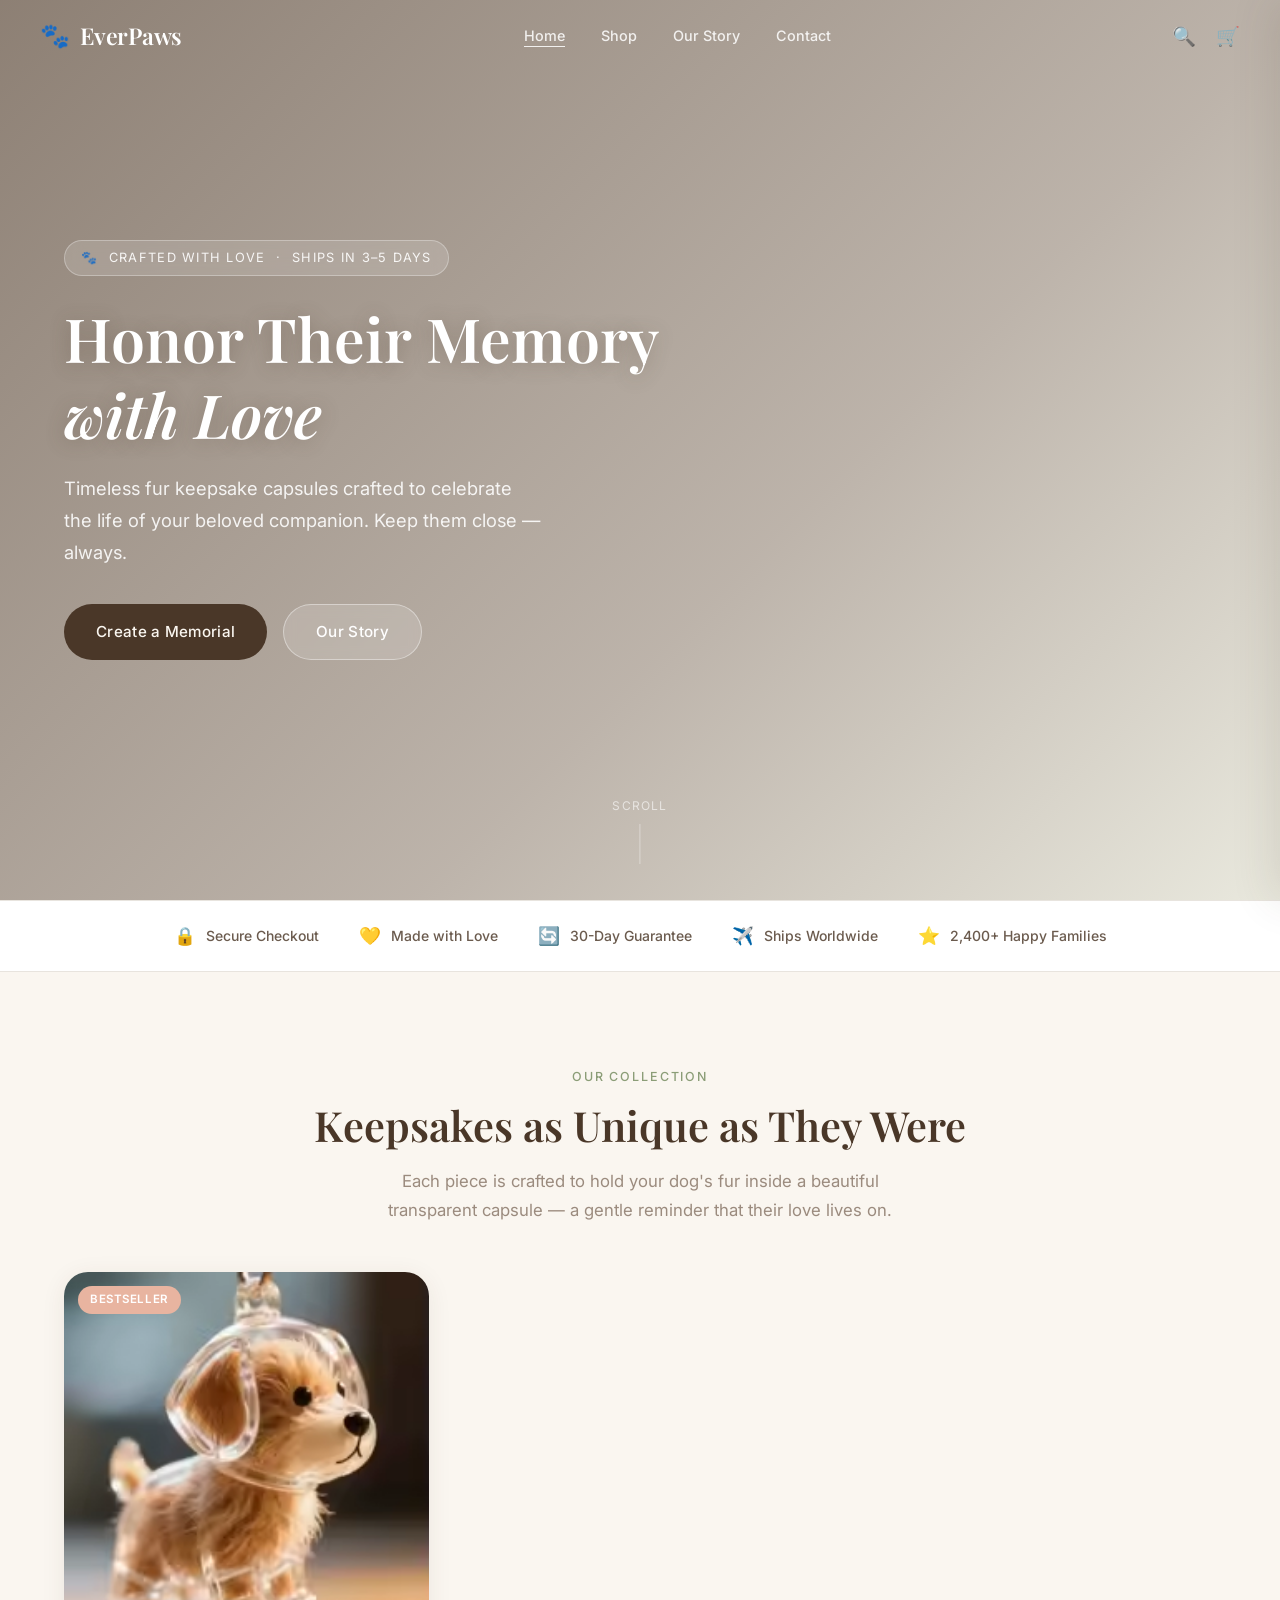
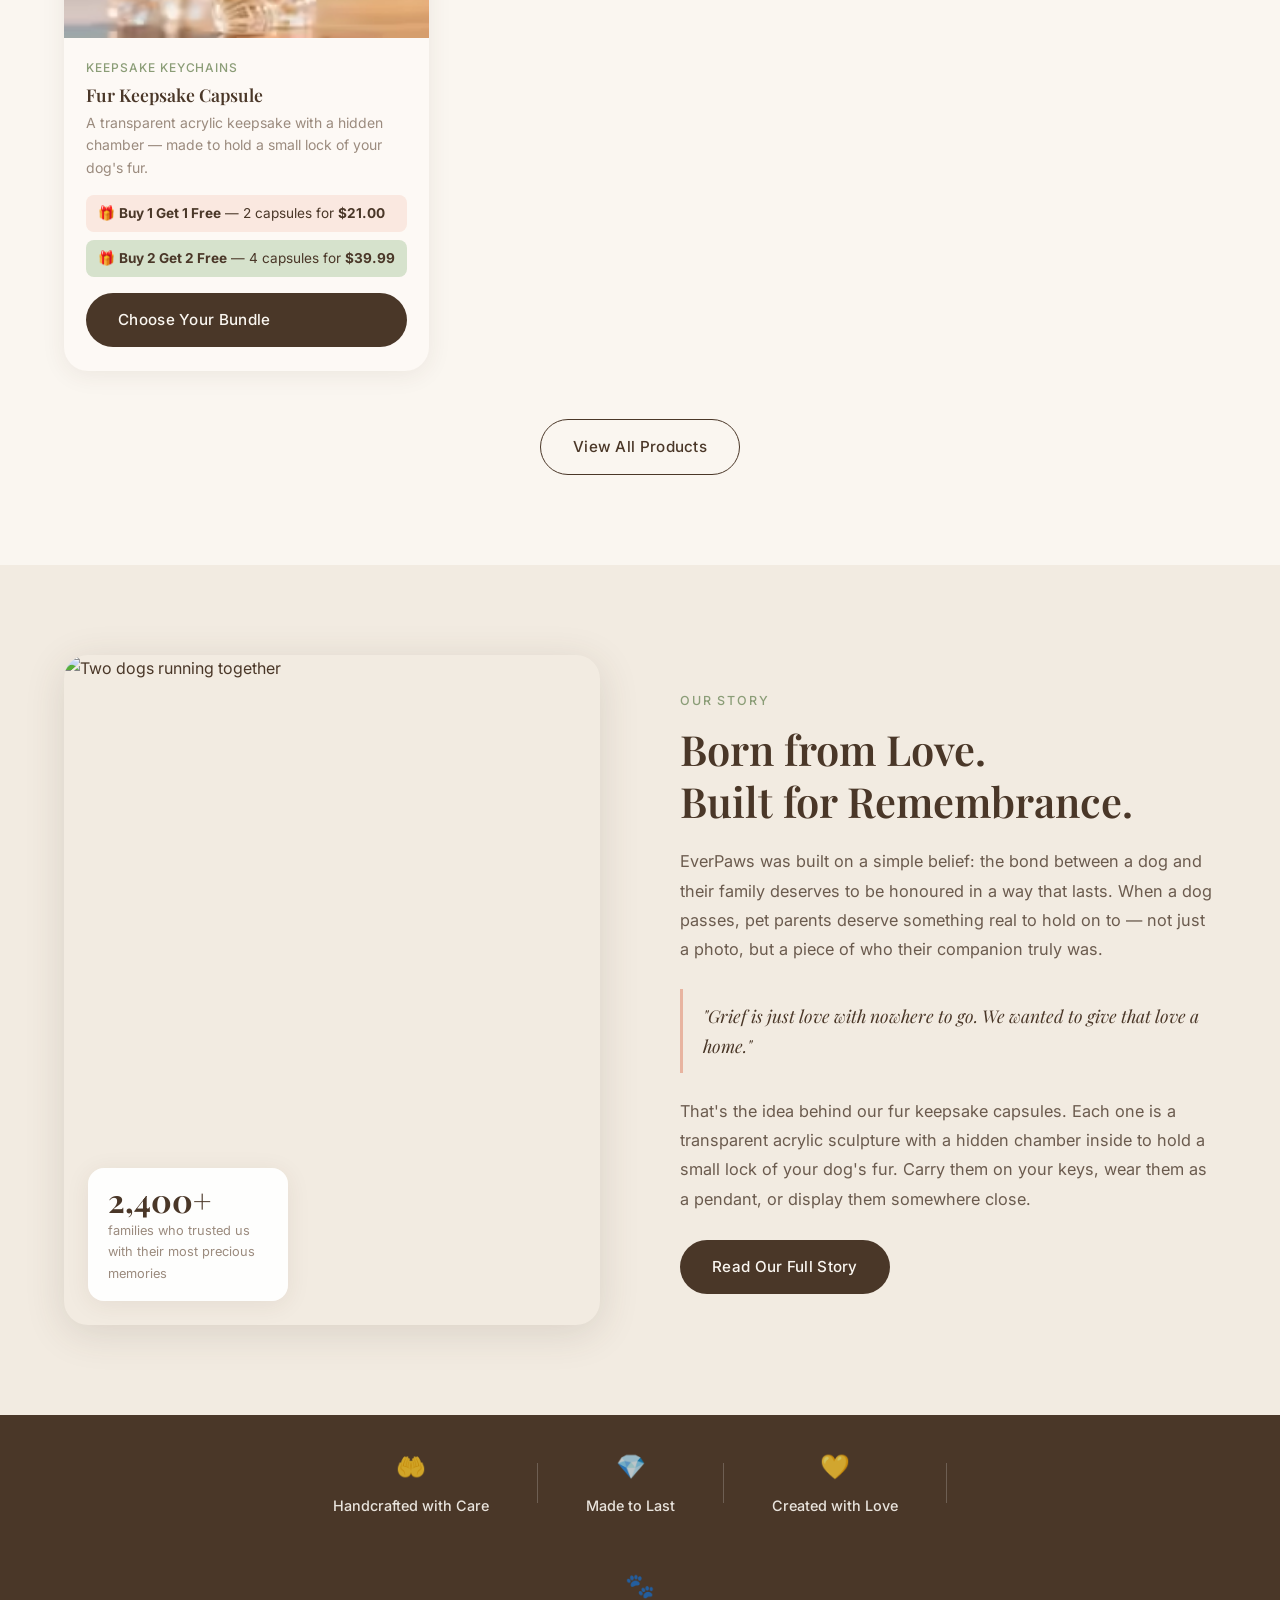
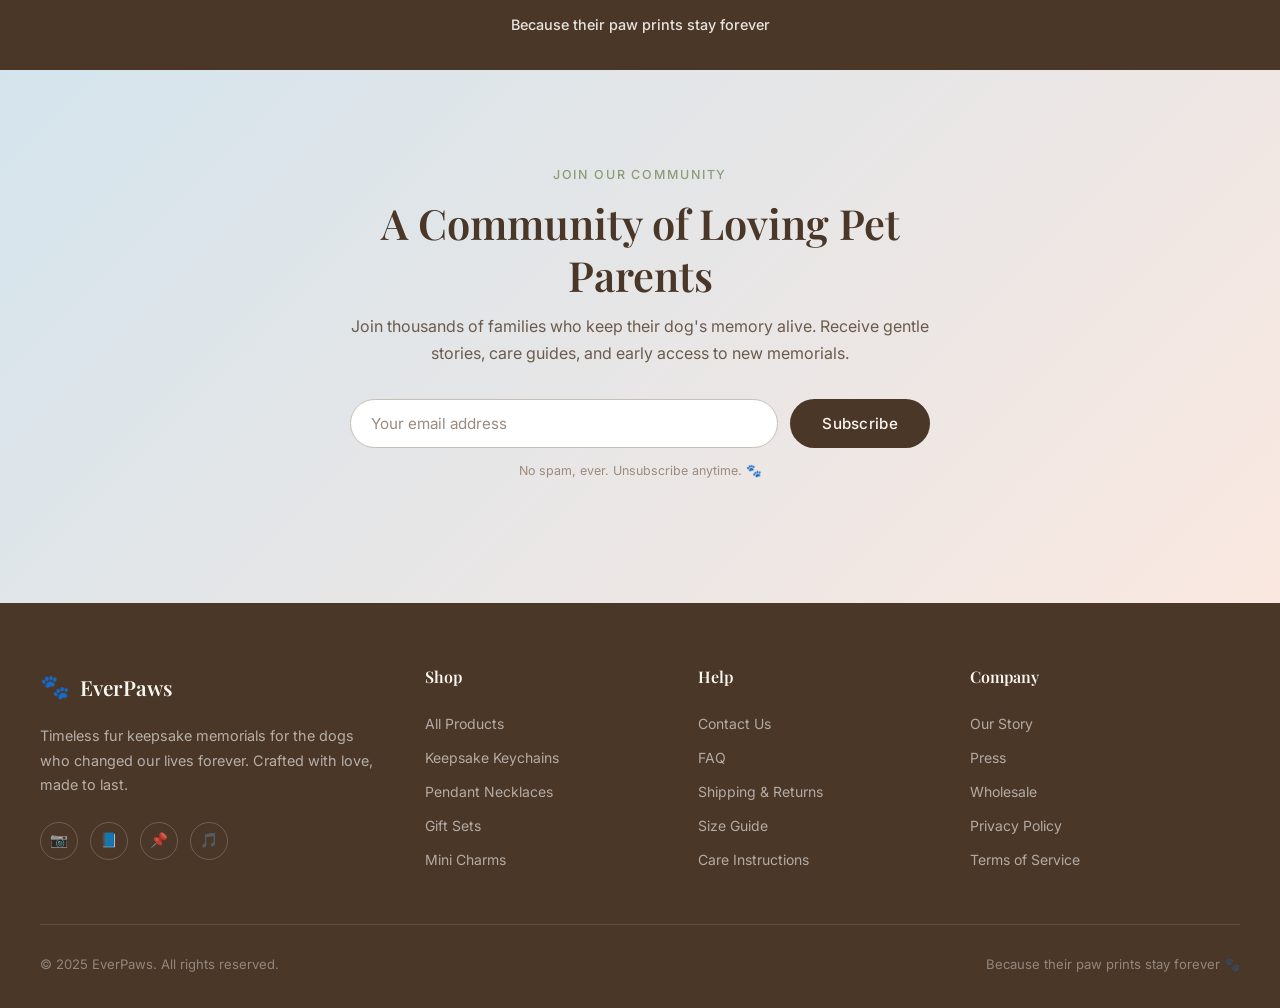
==== commit 2f4ddadb: "Remove reviews section and how-it-works step 2" ====
--- a/index.html
+++ b/index.html
@@ -138,65 +138,6 @@
     </div>
   </section>
 
-  <!-- ── Testimonials ── -->
-  <section class="section">
-    <div class="container">
-      <div class="text-center">
-        <span class="section-tag fade-up">Heartfelt Reviews</span>
-        <h2 class="section-title fade-up delay-1">Words from Our Community</h2>
-        <div class="paw-divider fade-up delay-2"><span class="paw-icon">🐾</span></div>
-      </div>
-
-      <div class="testimonials-grid" style="margin-top:48px">
-
-        <div class="testimonial-card fade-up delay-1">
-          <div class="testimonial-quote-icon">"</div>
-          <div class="stars">★★★★★</div>
-          <p>I wasn't sure what to expect but the quality is genuinely great. It arrived well packed, looked exactly like the listing photos, and the little card inside was a thoughtful touch. Happy with the purchase.</p>
-          <div class="testimonial-author">
-            <div class="author-avatar">
-              <img src="https://images.unsplash.com/photo-1580489944761-15a19d654956?w=100&q=80" alt="Rachel M." loading="lazy">
-            </div>
-            <div>
-              <div class="author-name">Rachel M.</div>
-              <div class="author-meta">Verified buyer</div>
-            </div>
-          </div>
-        </div>
-
-        <div class="testimonial-card fade-up delay-2">
-          <div class="testimonial-quote-icon">"</div>
-          <div class="stars">★★★★★</div>
-          <p>Bought this as a gift and the person who received it was really touched. Nice presentation, sturdy build, ships quickly. Already recommended it to a friend who is going through the same thing.</p>
-          <div class="testimonial-author">
-            <div class="author-avatar">
-              <img src="https://images.unsplash.com/photo-1607746882042-944635dfe10e?w=100&q=80" alt="James T." loading="lazy">
-            </div>
-            <div>
-              <div class="author-name">James T.</div>
-              <div class="author-meta">Verified buyer</div>
-            </div>
-          </div>
-        </div>
-
-        <div class="testimonial-card fade-up delay-3">
-          <div class="testimonial-quote-icon">"</div>
-          <div class="stars">★★★★★</div>
-          <p>Really lovely item. The acrylic is clear and the detail on the figure is impressive for the price. Came in a velvet pouch which made it feel premium. Would order again.</p>
-          <div class="testimonial-author">
-            <div class="author-avatar">
-              <img src="https://images.unsplash.com/photo-1544005313-94ddf0286df2?w=100&q=80" alt="Diana K." loading="lazy">
-            </div>
-            <div>
-              <div class="author-name">Diana K.</div>
-              <div class="author-meta">Verified buyer</div>
-            </div>
-          </div>
-        </div>
-
-      </div>
-    </div>
-  </section>
 
   <!-- ── Reassurance Banner ── -->
   <div class="reassurance-banner">
